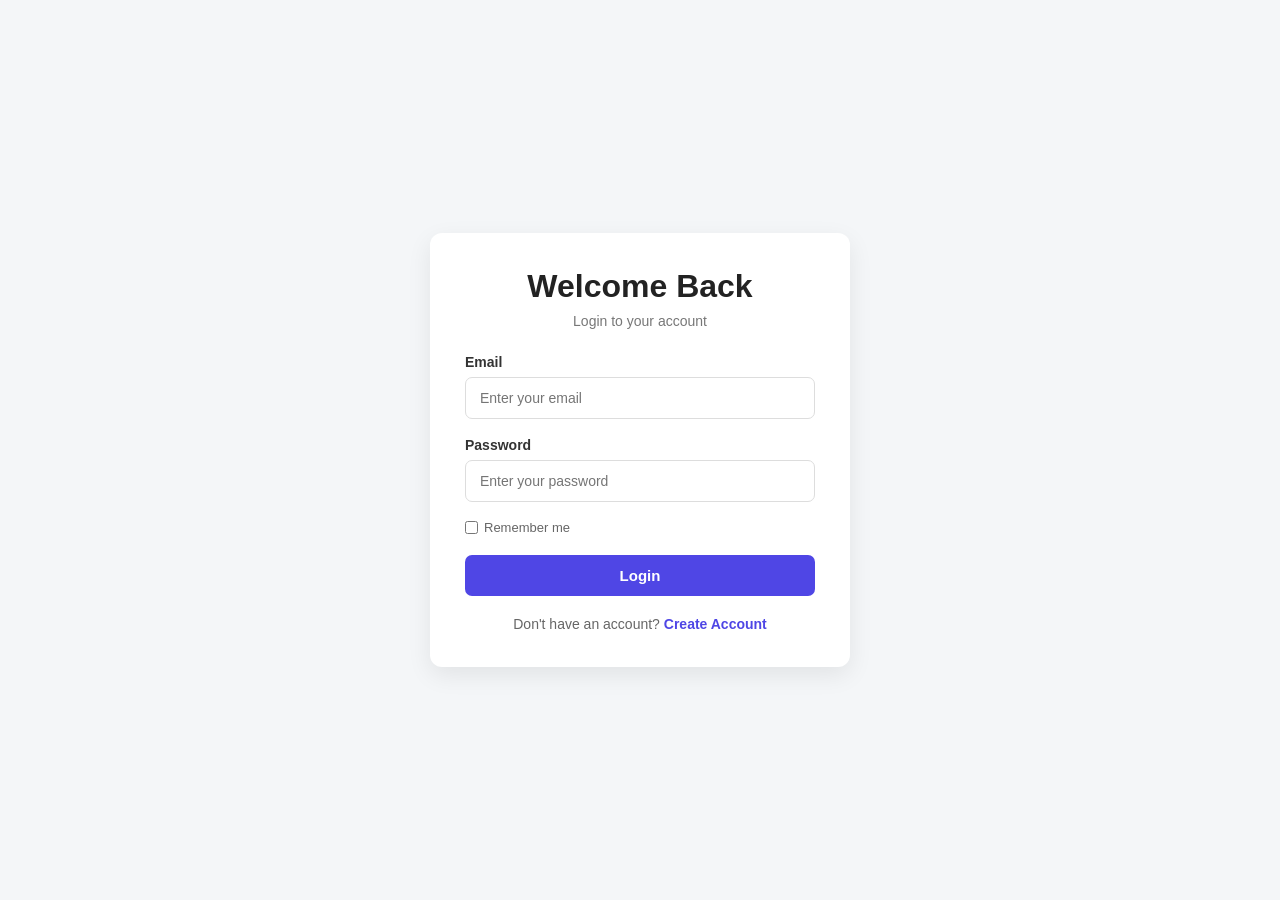
==== dashboard.html @ 6dec5026 "Create authentication system" ====
<!DOCTYPE html>
<html lang="en">
<head>
    <meta charset="UTF-8">
    <meta name="viewport" content="width=device-width, initial-scale=1.0">
    <title>Dashboard</title> 
    <link rel="stylesheet" href="Css/dashboard.css">
</head>
<body>

    <div class="login-box dashboard-box">
        <h2>Welcome to Dashboard</h2>
        <p class="welcome-msg">You have successfully logged in!</p>
        
        <div class="user-info">
            <p><strong>Logged in user:</strong> <span id="username">User</span>
        </div>

      
        <a href="login.html" class="logout-btn-link">Logout</a>
    </div>

    <script src="Script/dashboard.js"></script>
</body>
</html>
---- Css/dashboard.css ----
* {
    margin: 0;
    padding: 0;
    box-sizing: border-box;
}

body {
    font-family: Arial, sans-serif;
    background: #f4f6f8;
    min-height: 100vh;
    display: flex;
    justify-content: center;
    align-items: center;
}

.dashboard-box {
    width: 100%;
    max-width: 450px;
    background: #ffffff;
    padding: 40px 35px;
    border-radius: 12px;
    box-shadow: 0 8px 25px rgba(0, 0, 0, 0.08);
    text-align: center;
}

.dashboard-box h2 {
    color: #222;
    font-size: 26px;
    margin-bottom: 10px;
}

.welcome-msg {
    color: #777;
    font-size: 15px;
    margin-bottom: 30px;
}

.user-info {
    background: #f5f3ff;
    border: 1px solid #e0ddff;
    border-radius: 8px;
    padding: 15px;
    margin-bottom: 25px;
}

.user-info p {
    color: #444;
    font-size: 14px;
}

.user-info strong {
    color: #222;
}

.user-info span {
    color: #4f46e5;
    font-weight: bold;
}

.logout-btn-link {
    display: block;
    width: 100%;
    padding: 12px;
    background: #4f46e5;
    color: #ffffff;
    text-decoration: none;
    border-radius: 7px;
    font-size: 15px;
    font-weight: bold;
    transition: 0.3s;
}

.logout-btn-link:hover {
    background: #4338ca;
}

@media (max-width: 480px) {
    .dashboard-box {
        margin: 20px;
        padding: 30px 20px;
    }

    .dashboard-box h2 {
        font-size: 22px;
    }
}
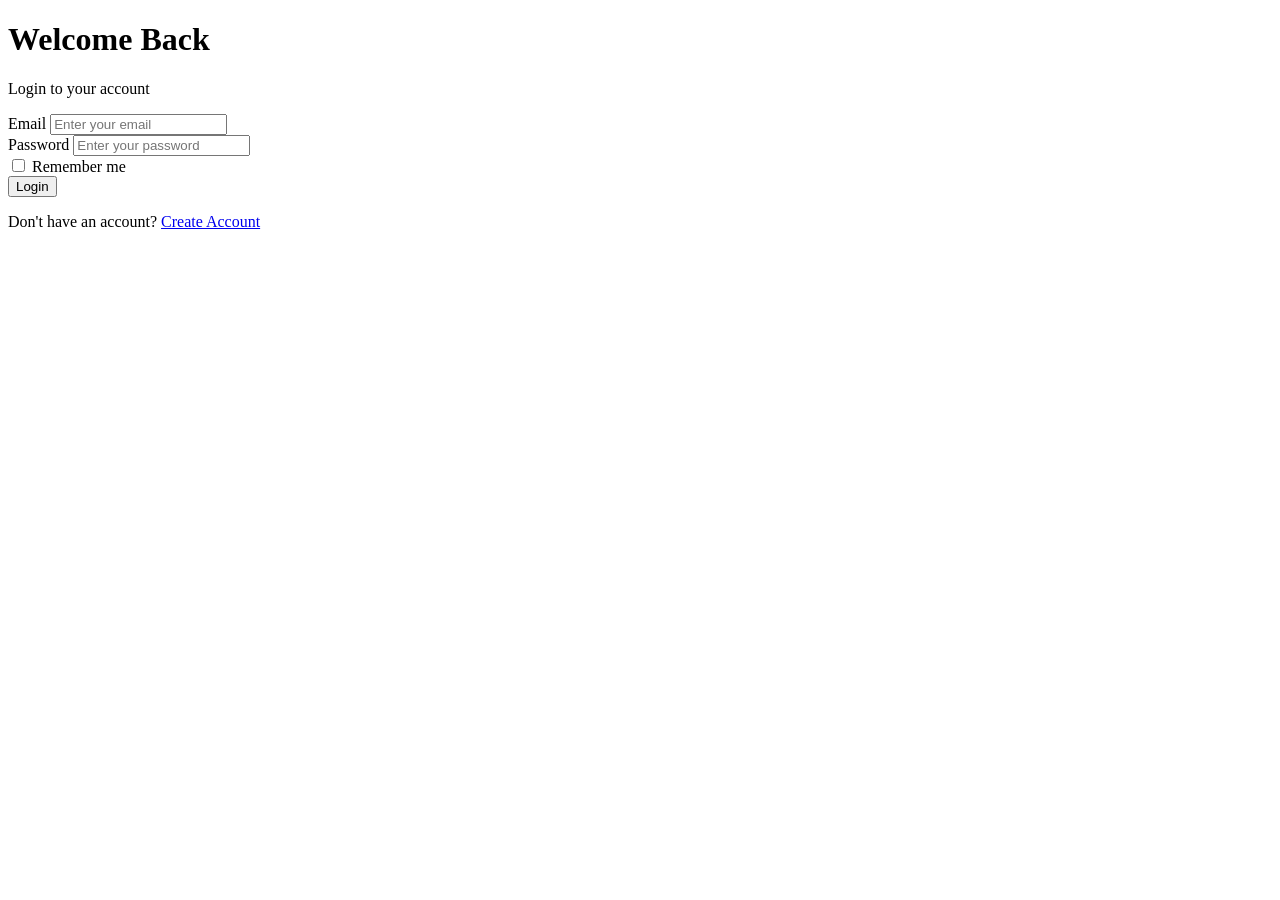
==== commit 66d10852: "Update authentication pages" ====
--- a/dashboard.html
+++ b/dashboard.html
@@ -4,7 +4,7 @@
     <meta charset="UTF-8">
     <meta name="viewport" content="width=device-width, initial-scale=1.0">
     <title>Dashboard</title> 
-    <link rel="stylesheet" href="Css/dashboard.css">
+    <link rel="stylesheet" href="css/dashboard.css">
 </head>
 <body>
 
